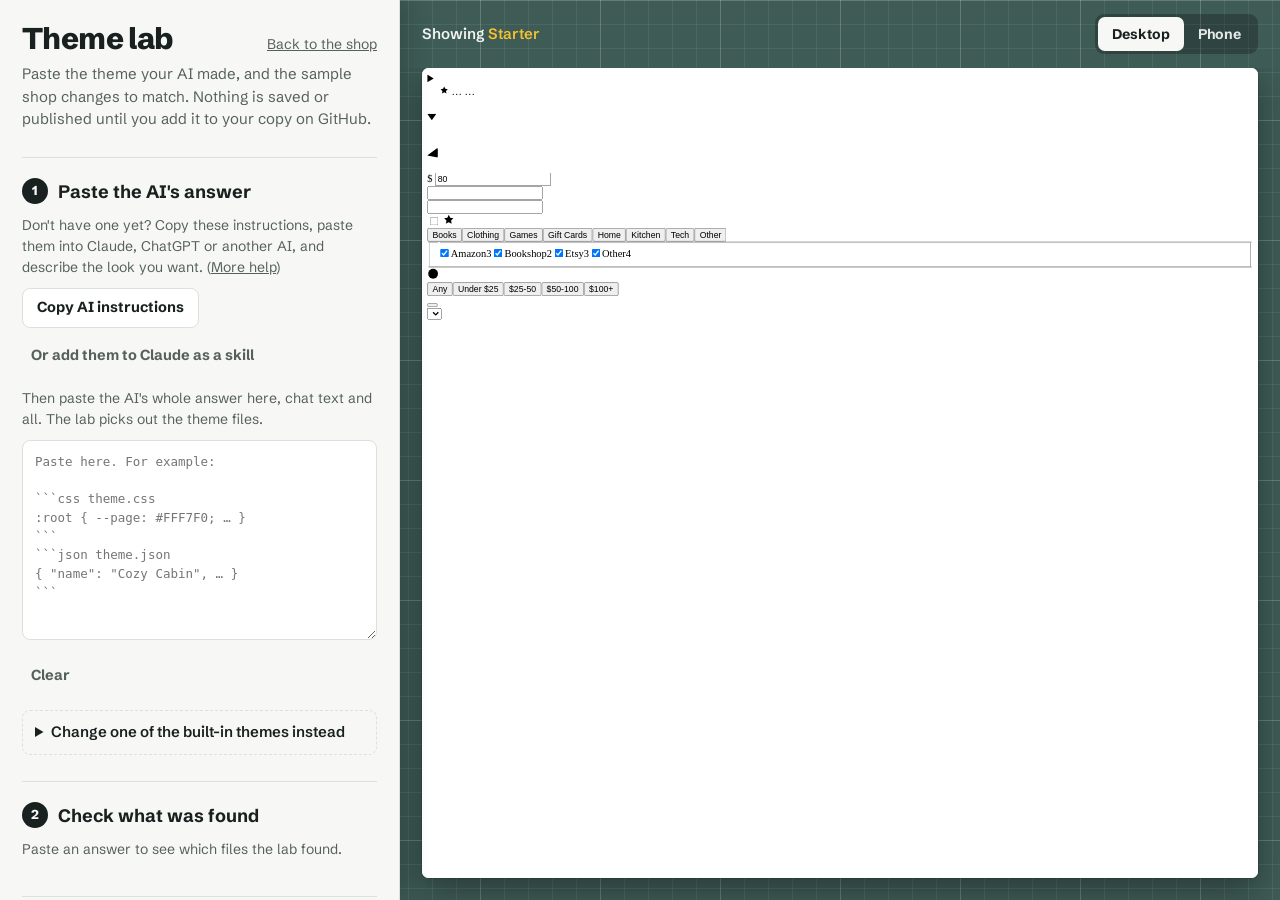
==== theme-lab.html @ bca56c85 "Point to the instructions on GitHub if the lab can't load them Instead of a stuck "Couldn't load the" ====
<!doctype html>
<html lang="en">
<head>
<meta charset="utf-8">
<meta name="viewport" content="width=device-width, initial-scale=1">
<title>Theme Lab</title>
<meta name="description" content="Paste a wishlist theme from your AI and see it on a sample shop right away.">
<link rel="preconnect" href="https://fonts.googleapis.com">
<link rel="preconnect" href="https://fonts.gstatic.com" crossorigin>
<link rel="stylesheet" href="https://fonts.googleapis.com/css2?family=Schibsted+Grotesk:wght@400;500;600;700;800&display=swap">
<style>
  :root {
    --mat: #3E5B55;
    --mat-line: rgba(255, 255, 255, 0.07);
    --mat-line-major: rgba(255, 255, 255, 0.14);
    --paper: #F7F8F6;
    --paper-edge: #DCE1DE;
    --ink: #18211F;
    --ink-soft: #56615E;
    --well: #FFFFFF;
    --marker: #F2C230;
    --marker-deep: #D9A916;
    --ok: #1F7A4D;
    --warn: #A15C07;
    --bad: #B42318;
    --focus: #1D6FE0;
    --mono: ui-monospace, 'SF Mono', Menlo, Consolas, monospace;
    --sans: 'Schibsted Grotesk', system-ui, -apple-system, 'Segoe UI', sans-serif;
  }
  * { box-sizing: border-box; }
  [hidden] { display: none !important; }
  html, body { margin: 0; height: 100%; }
  body {
    font-family: var(--sans); font-size: 15px; line-height: 1.5; color: var(--ink);
    background-color: var(--mat);
    background-image:
      linear-gradient(var(--mat-line-major) 1px, transparent 1px),
      linear-gradient(90deg, var(--mat-line-major) 1px, transparent 1px),
      linear-gradient(var(--mat-line) 1px, transparent 1px),
      linear-gradient(90deg, var(--mat-line) 1px, transparent 1px);
    background-size: 120px 120px, 120px 120px, 24px 24px, 24px 24px;
  }
  :focus-visible { outline: 3px solid var(--focus); outline-offset: 2px; }
  a { color: inherit; }
  button, select, textarea, input { font: inherit; color: inherit; }

  .lab { display: grid; grid-template-columns: minmax(340px, 400px) 1fr; height: 100vh; }

  /* ---------- the paper panel ---------- */
  .panel {
    background: var(--paper); border-right: 1px solid var(--paper-edge);
    overflow-y: auto; padding: 22px 22px 40px;
    box-shadow: 6px 0 24px rgba(0, 0, 0, 0.18);
    position: relative; z-index: 1;
  }
  .masthead { display: flex; align-items: baseline; justify-content: space-between; gap: 12px; }
  .masthead h1 { margin: 0; font-size: 30px; font-weight: 800; letter-spacing: -0.02em; line-height: 1.1; }
  .masthead a { font-size: 14px; color: var(--ink-soft); white-space: nowrap; }
  .lede { margin: 8px 0 0; color: var(--ink-soft); }

  .step { margin-top: 26px; padding-top: 20px; border-top: 1px solid var(--paper-edge); }
  .step-head { display: flex; align-items: center; gap: 10px; margin: 0 0 10px; }
  .step-num {
    flex: none; width: 26px; height: 26px; border-radius: 50%; display: grid; place-items: center;
    background: var(--ink); color: var(--paper); font-size: 13px; font-weight: 800;
  }
  .step h2 { margin: 0; font-size: 18px; font-weight: 700; }
  .step p { margin: 0 0 10px; }
  .soft { color: var(--ink-soft); font-size: 14px; }

  textarea {
    width: 100%; min-height: 200px; resize: vertical; padding: 12px;
    font-family: var(--mono); font-size: 12.5px; line-height: 1.5;
    background: var(--well); border: 1.5px solid var(--paper-edge); border-radius: 8px;
  }
  textarea:focus { border-color: var(--ink); outline: none; }
  textarea:focus-visible { outline: 3px solid var(--focus); outline-offset: 1px; }
  .row { display: flex; flex-wrap: wrap; align-items: center; gap: 8px; margin-top: 10px; }

  .btn {
    display: inline-flex; align-items: center; justify-content: center; gap: 6px;
    min-height: 40px; padding: 0 14px; border-radius: 8px; cursor: pointer;
    font-weight: 700; font-size: 14.5px; text-decoration: none;
    background: var(--well); border: 1.5px solid var(--paper-edge); color: var(--ink);
  }
  .btn:hover { border-color: var(--ink-soft); }
  .btn-main { background: var(--marker); border-color: var(--marker-deep); }
  .btn-main:hover { background: #F5CD4F; border-color: var(--ink); }
  .btn:disabled { opacity: 0.5; cursor: not-allowed; }
  .btn-quiet { background: transparent; border-color: transparent; color: var(--ink-soft); padding: 0 8px; }
  .btn-quiet:hover { color: var(--ink); border-color: transparent; text-decoration: underline; }

  details.remix { margin-top: 14px; border: 1.5px dashed var(--paper-edge); border-radius: 8px; padding: 10px 12px; }
  details.remix summary { cursor: pointer; font-weight: 600; }
  details.remix p { margin: 8px 0; font-size: 14px; color: var(--ink-soft); }
  select { min-height: 40px; padding: 0 10px; border-radius: 8px; border: 1.5px solid var(--paper-edge); background: var(--well); }

  /* found files */
  .found { list-style: none; margin: 0; padding: 0; display: grid; gap: 6px; }
  .found li { display: grid; grid-template-columns: 20px 1fr; gap: 8px; align-items: start; font-size: 14.5px; }
  .found .mark { width: 20px; height: 20px; border-radius: 50%; display: grid; place-items: center; font-size: 12px; font-weight: 800; color: #fff; margin-top: 1px; }
  .found .ok .mark { background: var(--ok); }
  .found .warn .mark { background: var(--warn); }
  .found .bad .mark { background: var(--bad); }
  .found .info .mark { background: var(--ink-soft); }
  .found code { font-family: var(--mono); font-size: 13px; background: #ECEFEC; padding: 0 4px; border-radius: 4px; }
  .found small { display: block; color: var(--ink-soft); font-size: 13.5px; }

  /* swatch strip: the theme's own colors, read from the preview */
  .swatches { display: grid; grid-template-columns: repeat(6, 1fr); margin-top: 14px; border-radius: 8px; overflow: hidden; border: 1.5px solid var(--paper-edge); }
  .swatch { height: 46px; position: relative; }
  .swatch span {
    position: absolute; left: 0; right: 0; bottom: 0; padding: 2px 4px;
    font-size: 11px; font-weight: 600; text-align: center; background: rgba(247, 248, 246, 0.9); color: var(--ink);
  }
  .read-head { margin: 16px 0 6px; font-weight: 700; }
  .read { list-style: none; margin: 0; padding: 0; display: grid; gap: 6px; }
  .read li { display: flex; gap: 8px; align-items: baseline; font-size: 14.5px; }
  .read .pair { flex: none; width: 34px; height: 22px; border-radius: 5px; display: grid; place-items: center; font-weight: 800; font-size: 13px; border: 1px solid rgba(0,0,0,0.12); }
  .read .bad strong { color: var(--bad); }
  .read .warn strong { color: var(--warn); }
  .read-ok { color: var(--ok); font-weight: 600; font-size: 14.5px; margin-top: 6px; }

  /* save */
  .field { display: grid; gap: 4px; margin: 10px 0; }
  .field label { font-weight: 600; font-size: 14px; }
  .copyline { display: flex; gap: 6px; }
  .copyline input {
    flex: 1; min-width: 0; min-height: 40px; padding: 0 10px; font-family: var(--mono); font-size: 13px;
    border: 1.5px solid var(--paper-edge); border-radius: 8px; background: var(--well);
  }
  ol.install { margin: 12px 0 0; padding-left: 20px; display: grid; gap: 8px; }
  ol.install li { padding-left: 2px; }
  .note { margin-top: 10px; font-size: 13.5px; color: var(--ink-soft); }

  /* ---------- the preview on the mat ---------- */
  .stage { display: grid; grid-template-rows: auto 1fr; min-width: 0; min-height: 0; }
  .stage-bar { display: flex; flex-wrap: wrap; align-items: center; justify-content: space-between; gap: 10px; padding: 14px 22px; color: #F1F5F3; }
  .showing { font-weight: 600; }
  .showing em { font-style: normal; color: var(--marker); }
  .toggle { display: inline-flex; background: rgba(0, 0, 0, 0.25); border-radius: 9px; padding: 3px; }
  .toggle button {
    border: 0; background: transparent; color: #E3EAE7; min-height: 34px; padding: 0 14px; border-radius: 7px;
    font-weight: 700; font-size: 14px; cursor: pointer;
  }
  .toggle button[aria-pressed="true"] { background: var(--paper); color: var(--ink); }
  .viewport { position: relative; overflow: auto; padding: 0 22px 22px; min-height: 0; }
  .device {
    margin: 0 auto; background: #fff; border-radius: 10px; overflow: hidden;
    box-shadow: 0 18px 50px rgba(0, 0, 0, 0.35), 0 0 0 1px rgba(0, 0, 0, 0.2);
    transform-origin: top left;
  }
  .device.is-phone { border-radius: 28px; box-shadow: 0 18px 50px rgba(0, 0, 0, 0.35), 0 0 0 10px #1B2220; }
  .device iframe { display: block; border: 0; background: #fff; }
  .scaler { margin: 0 auto; }

  @media (max-width: 860px) {
    .lab { grid-template-columns: 1fr; height: auto; }
    .panel { box-shadow: none; border-right: 0; border-bottom: 1px solid var(--paper-edge); }
    .viewport { overflow: visible; }
    .toggle { display: none; }
  }
  @media (prefers-reduced-motion: no-preference) {
    .device { transition: box-shadow 0.2s; }
  }
</style>
</head>
<body>
<div class="lab">
  <aside class="panel">
    <div class="masthead">
      <h1>Theme lab</h1>
      <a href="./">Back to the shop</a>
    </div>
    <p class="lede">Paste the theme your AI made, and the sample shop changes to match. Nothing is saved or published until you add it to your copy on GitHub.</p>

    <section class="step" aria-labelledby="s1">
      <div class="step-head"><span class="step-num" aria-hidden="true">1</span><h2 id="s1">Paste the AI's answer</h2></div>
      <p class="soft">Don't have one yet? Copy these instructions, paste them into Claude, ChatGPT or another AI, and describe the look you want. (<a href="https://github.com/nicolenadine/wishlist/blob/main/docs/make-a-theme-with-ai.md" target="_blank" rel="noopener">More help</a>)</p>
      <div class="row" style="margin:0 0 12px">
        <button type="button" class="btn" id="copy-skill">Copy AI instructions</button>
        <button type="button" class="btn btn-quiet" id="skill-zip">Or add them to Claude as a skill</button>
      </div>
      <p class="note" id="skill-note" role="status" hidden></p>
      <p class="soft">Then paste the AI's whole answer here, chat text and all. The lab picks out the theme files.</p>
      <label for="paste" class="soft" hidden>The AI's answer</label>
      <textarea id="paste" spellcheck="false" placeholder="Paste here. For example:&#10;&#10;```css theme.css&#10;:root { --page: #FFF7F0; … }&#10;```&#10;```json theme.json&#10;{ &quot;name&quot;: &quot;Cozy Cabin&quot;, … }&#10;```"></textarea>
      <div class="row">
        <button type="button" class="btn btn-quiet" id="clear">Clear</button>
      </div>
      <details class="remix">
        <summary>Change one of the built-in themes instead</summary>
        <p>Pick a theme to see it here. Copy its files, paste them to your AI, and say what you'd like different.</p>
        <div class="row">
          <label for="builtin" hidden>Built-in theme</label>
          <select id="builtin"></select>
          <button type="button" class="btn" id="copy-builtin">Copy its files</button>
        </div>
      </details>
    </section>

    <section class="step" aria-labelledby="s2">
      <div class="step-head"><span class="step-num" aria-hidden="true">2</span><h2 id="s2">Check what was found</h2></div>
      <p class="soft" id="found-empty">Paste an answer to see which files the lab found.</p>
      <ul class="found" id="found"></ul>
      <div id="colors" hidden>
        <div class="swatches" id="swatches" aria-label="The theme's main colors"></div>
        <div class="read-head">Easy to read?</div>
        <ul class="read" id="read"></ul>
        <div class="read-ok" id="read-ok"></div>
      </div>
    </section>

    <section class="step" aria-labelledby="s3">
      <div class="step-head"><span class="step-num" aria-hidden="true">3</span><h2 id="s3">Save it</h2></div>
      <p class="soft" id="save-empty">Once a theme is pasted and looks right, you can download it here.</p>
      <div id="save" hidden>
        <div class="row" style="margin-top:0">
          <button type="button" class="btn btn-main" id="download">Download theme folder</button>
          <button type="button" class="btn" id="share">Copy a preview link</button>
        </div>
        <p class="note" id="share-note" role="status"></p>
        <ol class="install">
          <li>Unzip the download. You'll get a folder called <strong id="folder-name"></strong>.</li>
          <li>On GitHub, open your copy of the wishlist, go into the <strong>themes</strong> folder, click <strong>Add file → Upload files</strong>, drag the folder in, and click <strong>Commit changes</strong>.</li>
          <li>Open <strong>themes.csv</strong> in the same folder, click the pencil, add this line at the end, and commit:
            <div class="copyline" style="margin-top:6px">
              <input id="csv-line" readonly aria-label="Line for themes.csv">
              <button type="button" class="btn" id="copy-csv">Copy</button>
            </div>
          </li>
          <li>In your sheet's Settings tab, type the theme's name into the <strong>Theme</strong> cell. It won't be in the dropdown, which lists the shared themes, but typing it works. Your site switches within about 5 minutes.</li>
        </ol>
      </div>
    </section>
  </aside>

  <main class="stage">
    <div class="stage-bar">
      <div class="showing" id="showing" aria-live="polite">Showing <em>Starter</em></div>
      <div class="toggle" role="group" aria-label="Preview size">
        <button type="button" data-size="desktop" aria-pressed="true">Desktop</button>
        <button type="button" data-size="phone" aria-pressed="false">Phone</button>
      </div>
    </div>
    <div class="viewport" id="viewport">
      <div class="scaler" id="scaler">
        <div class="device" id="device">
          <iframe id="preview" title="Preview of the wishlist shop with your theme" src="index.html?lab"></iframe>
        </div>
      </div>
    </div>
  </main>
</div>
<script src="theme-lab/lab.js?v=20261016a"></script>
</body>
</html>
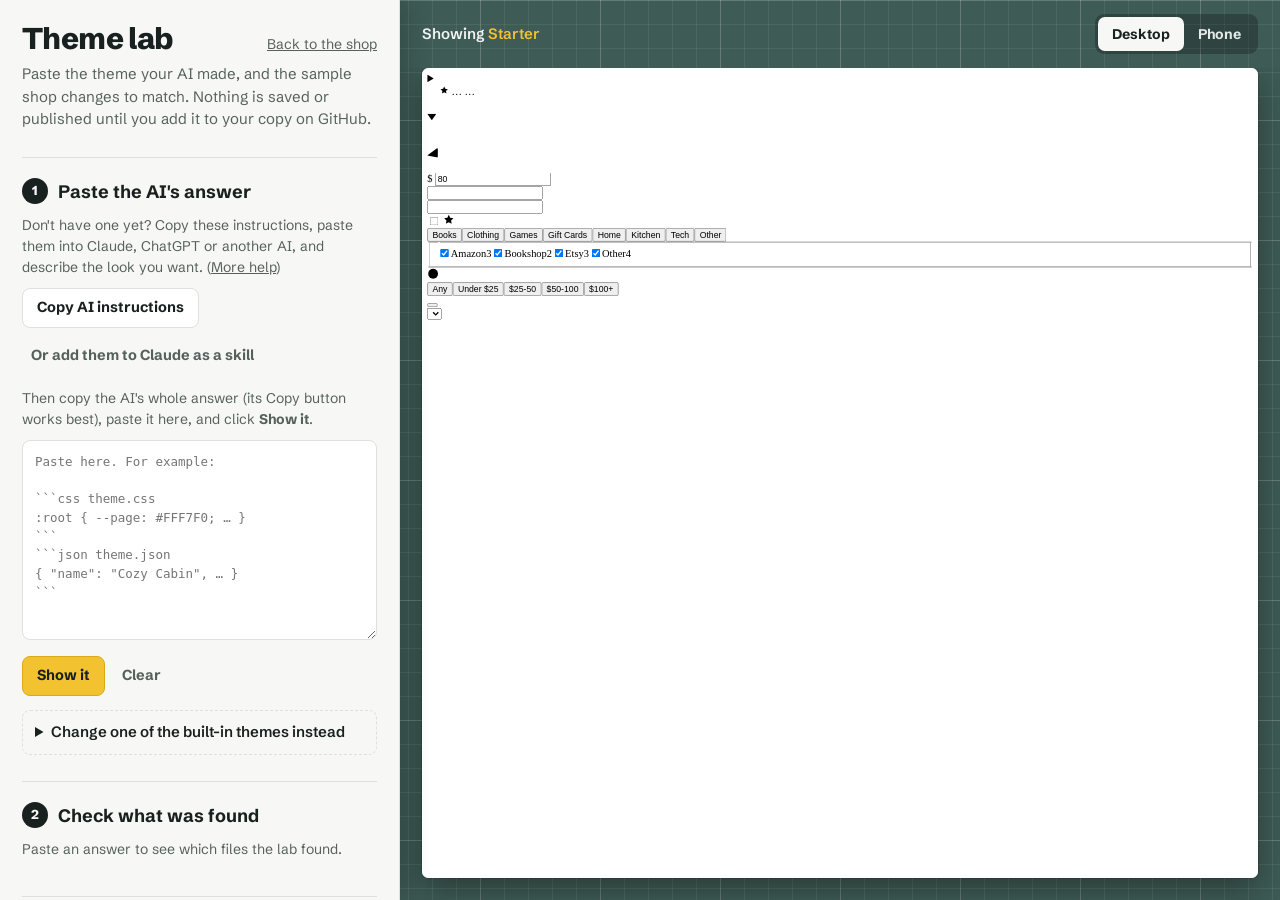
==== commit ea8af78f: "Theme Lab: read answers copied without code markers; add Show it and a status line Selecting an AI's" ====
--- a/theme-lab.html
+++ b/theme-lab.html
@@ -90,6 +90,10 @@
   .btn-quiet { background: transparent; border-color: transparent; color: var(--ink-soft); padding: 0 8px; }
   .btn-quiet:hover { color: var(--ink); border-color: transparent; text-decoration: underline; }
 
+  .paste-status { margin: 10px 0 0; padding: 8px 10px; border-radius: 8px; font-size: 14px; font-weight: 600; background: #ECEFEC; }
+  .paste-status.is-ok { background: #E3F1E9; color: var(--ok); }
+  .paste-status.is-warn { background: #FBEFD9; color: var(--warn); }
+  .paste-status.is-bad { background: #FBE4E1; color: var(--bad); }
   details.remix { margin-top: 14px; border: 1.5px dashed var(--paper-edge); border-radius: 8px; padding: 10px 12px; }
   details.remix summary { cursor: pointer; font-weight: 600; }
   details.remix p { margin: 8px 0; font-size: 14px; color: var(--ink-soft); }
@@ -182,12 +186,14 @@
         <button type="button" class="btn btn-quiet" id="skill-zip">Or add them to Claude as a skill</button>
       </div>
       <p class="note" id="skill-note" role="status" hidden></p>
-      <p class="soft">Then paste the AI's whole answer here, chat text and all. The lab picks out the theme files.</p>
+      <p class="soft">Then copy the AI's whole answer (its Copy button works best), paste it here, and click <strong>Show it</strong>.</p>
       <label for="paste" class="soft" hidden>The AI's answer</label>
       <textarea id="paste" spellcheck="false" placeholder="Paste here. For example:&#10;&#10;```css theme.css&#10;:root { --page: #FFF7F0; … }&#10;```&#10;```json theme.json&#10;{ &quot;name&quot;: &quot;Cozy Cabin&quot;, … }&#10;```"></textarea>
       <div class="row">
+        <button type="button" class="btn btn-main" id="show">Show it</button>
         <button type="button" class="btn btn-quiet" id="clear">Clear</button>
       </div>
+      <p class="paste-status" id="paste-status" role="status" hidden></p>
       <details class="remix">
         <summary>Change one of the built-in themes instead</summary>
         <p>Pick a theme to see it here. Copy its files, paste them to your AI, and say what you'd like different.</p>
@@ -252,6 +258,6 @@
     </div>
   </main>
 </div>
-<script src="theme-lab/lab.js?v=20261016a"></script>
+<script src="theme-lab/lab.js?v=20261016c"></script>
 </body>
 </html>
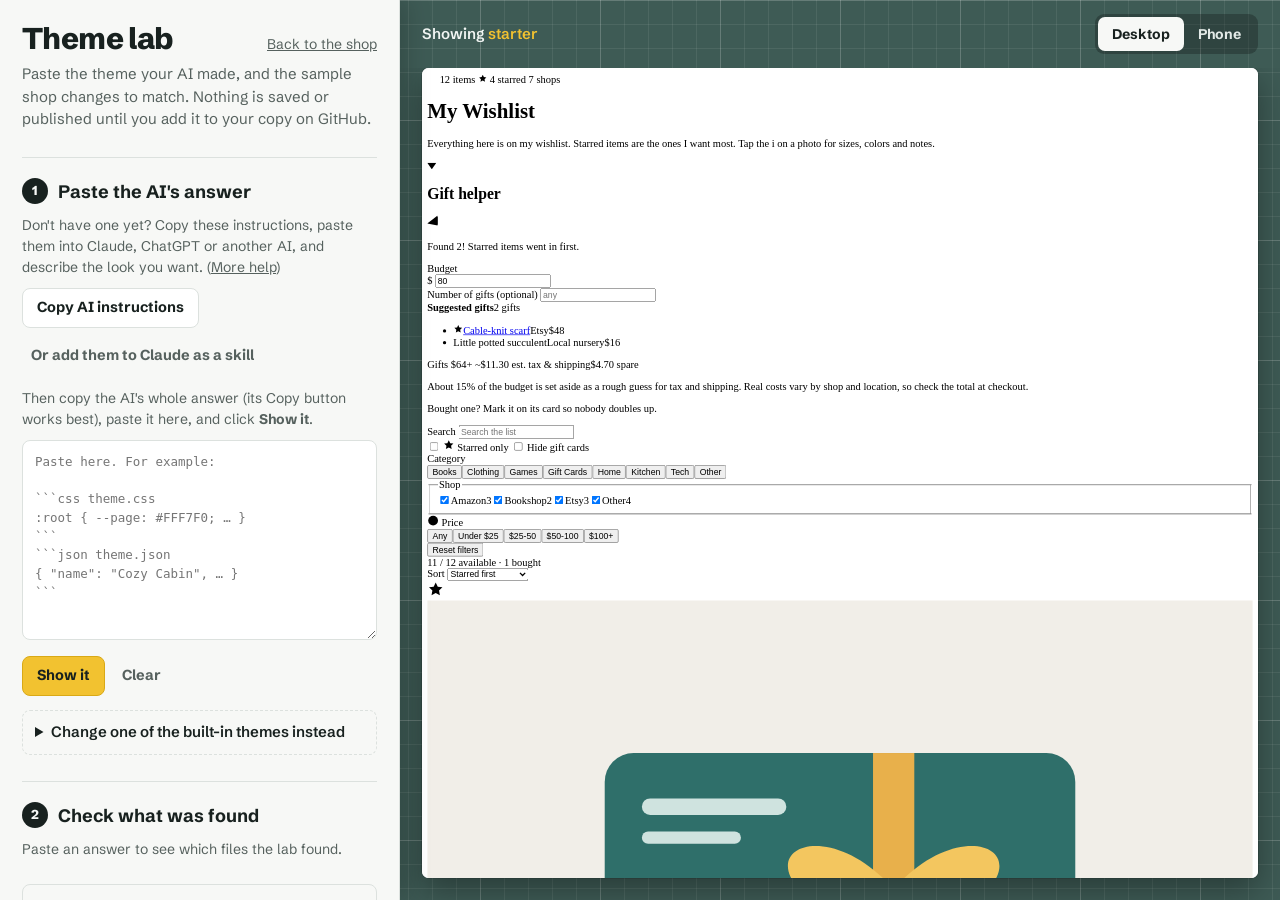
==== commit a9ccd3a8: "Add Neotropolis to the README showcase; fix its gift total - README: Neotropolis card and thumbnail," ====
--- a/theme-lab.html
+++ b/theme-lab.html
@@ -258,6 +258,6 @@
     </div>
   </main>
 </div>
-<script src="theme-lab/lab.js?v=20261016c"></script>
+<script src="theme-lab/lab.js?v=20261019a"></script>
 </body>
 </html>
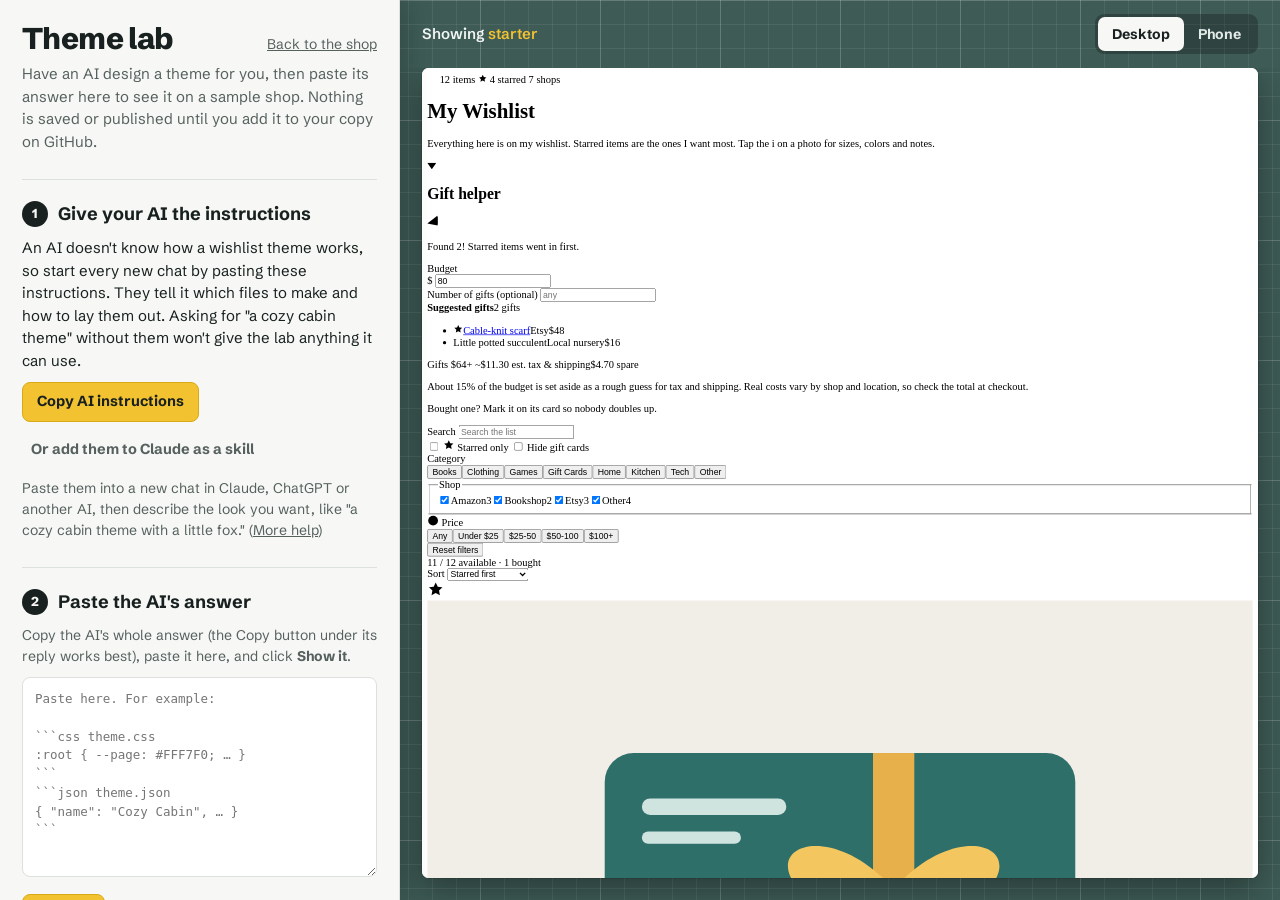
==== commit 1f50c465: "Theme Lab: giving the AI the instructions is now step 1 An AI asked for a theme without the instruct" ====
--- a/theme-lab.html
+++ b/theme-lab.html
@@ -176,17 +176,22 @@
       <h1>Theme lab</h1>
       <a href="./">Back to the shop</a>
     </div>
-    <p class="lede">Paste the theme your AI made, and the sample shop changes to match. Nothing is saved or published until you add it to your copy on GitHub.</p>
+    <p class="lede">Have an AI design a theme for you, then paste its answer here to see it on a sample shop. Nothing is saved or published until you add it to your copy on GitHub.</p>
 
     <section class="step" aria-labelledby="s1">
-      <div class="step-head"><span class="step-num" aria-hidden="true">1</span><h2 id="s1">Paste the AI's answer</h2></div>
-      <p class="soft">Don't have one yet? Copy these instructions, paste them into Claude, ChatGPT or another AI, and describe the look you want. (<a href="https://github.com/nicolenadine/wishlist/blob/main/docs/make-a-theme-with-ai.md" target="_blank" rel="noopener">More help</a>)</p>
-      <div class="row" style="margin:0 0 12px">
-        <button type="button" class="btn" id="copy-skill">Copy AI instructions</button>
+      <div class="step-head"><span class="step-num" aria-hidden="true">1</span><h2 id="s1">Give your AI the instructions</h2></div>
+      <p>An AI doesn't know how a wishlist theme works, so start every new chat by pasting these instructions. They tell it which files to make and how to lay them out. Asking for "a cozy cabin theme" without them won't give the lab anything it can use.</p>
+      <div class="row" style="margin:0 0 8px">
+        <button type="button" class="btn btn-main" id="copy-skill">Copy AI instructions</button>
         <button type="button" class="btn btn-quiet" id="skill-zip">Or add them to Claude as a skill</button>
       </div>
       <p class="note" id="skill-note" role="status" hidden></p>
-      <p class="soft">Then copy the AI's whole answer (its Copy button works best), paste it here, and click <strong>Show it</strong>.</p>
+      <p class="soft">Paste them into a new chat in Claude, ChatGPT or another AI, then describe the look you want, like "a cozy cabin theme with a little fox." (<a href="https://github.com/nicolenadine/wishlist/blob/main/docs/make-a-theme-with-ai.md" target="_blank" rel="noopener">More help</a>)</p>
+    </section>
+
+    <section class="step" aria-labelledby="s1b">
+      <div class="step-head"><span class="step-num" aria-hidden="true">2</span><h2 id="s1b">Paste the AI's answer</h2></div>
+      <p class="soft">Copy the AI's whole answer (the Copy button under its reply works best), paste it here, and click <strong>Show it</strong>.</p>
       <label for="paste" class="soft" hidden>The AI's answer</label>
       <textarea id="paste" spellcheck="false" placeholder="Paste here. For example:&#10;&#10;```css theme.css&#10;:root { --page: #FFF7F0; … }&#10;```&#10;```json theme.json&#10;{ &quot;name&quot;: &quot;Cozy Cabin&quot;, … }&#10;```"></textarea>
       <div class="row">
@@ -196,7 +201,7 @@
       <p class="paste-status" id="paste-status" role="status" hidden></p>
       <details class="remix">
         <summary>Change one of the built-in themes instead</summary>
-        <p>Pick a theme to see it here. Copy its files, paste them to your AI, and say what you'd like different.</p>
+        <p>Pick a theme to see it here. In a new AI chat, paste the AI instructions first, then this theme's files, and say what you'd like different.</p>
         <div class="row">
           <label for="builtin" hidden>Built-in theme</label>
           <select id="builtin"></select>
@@ -206,7 +211,7 @@
     </section>
 
     <section class="step" aria-labelledby="s2">
-      <div class="step-head"><span class="step-num" aria-hidden="true">2</span><h2 id="s2">Check what was found</h2></div>
+      <div class="step-head"><span class="step-num" aria-hidden="true">3</span><h2 id="s2">Check what was found</h2></div>
       <p class="soft" id="found-empty">Paste an answer to see which files the lab found.</p>
       <ul class="found" id="found"></ul>
       <div id="colors" hidden>
@@ -218,7 +223,7 @@
     </section>
 
     <section class="step" aria-labelledby="s3">
-      <div class="step-head"><span class="step-num" aria-hidden="true">3</span><h2 id="s3">Save it</h2></div>
+      <div class="step-head"><span class="step-num" aria-hidden="true">4</span><h2 id="s3">Save it</h2></div>
       <p class="soft" id="save-empty">Once a theme is pasted and looks right, you can download it here.</p>
       <div id="save" hidden>
         <div class="row" style="margin-top:0">
@@ -229,13 +234,7 @@
         <ol class="install">
           <li>Unzip the download. You'll get a folder called <strong id="folder-name"></strong>.</li>
           <li>On GitHub, open your copy of the wishlist, go into the <strong>themes</strong> folder, click <strong>Add file → Upload files</strong>, drag the folder in, and click <strong>Commit changes</strong>.</li>
-          <li>Open <strong>themes.csv</strong> in the same folder, click the pencil, add this line at the end, and commit:
-            <div class="copyline" style="margin-top:6px">
-              <input id="csv-line" readonly aria-label="Line for themes.csv">
-              <button type="button" class="btn" id="copy-csv">Copy</button>
-            </div>
-          </li>
-          <li>In your sheet's Settings tab, type the theme's name into the <strong>Theme</strong> cell. It won't be in the dropdown, which lists the shared themes, but typing it works. Your site switches within about 5 minutes.</li>
+          <li>In your sheet's Settings tab, type <strong id="theme-name"></strong> into the <strong>Theme</strong> cell. It won't be in the dropdown, which lists the shared themes, but typing it works. Your site switches within about 5 minutes. There's no need to edit <code>themes.csv</code>.</li>
         </ol>
       </div>
     </section>
@@ -258,6 +257,6 @@
     </div>
   </main>
 </div>
-<script src="theme-lab/lab.js?v=20261019a"></script>
+<script src="theme-lab/lab.js?v=20261019c"></script>
 </body>
 </html>
